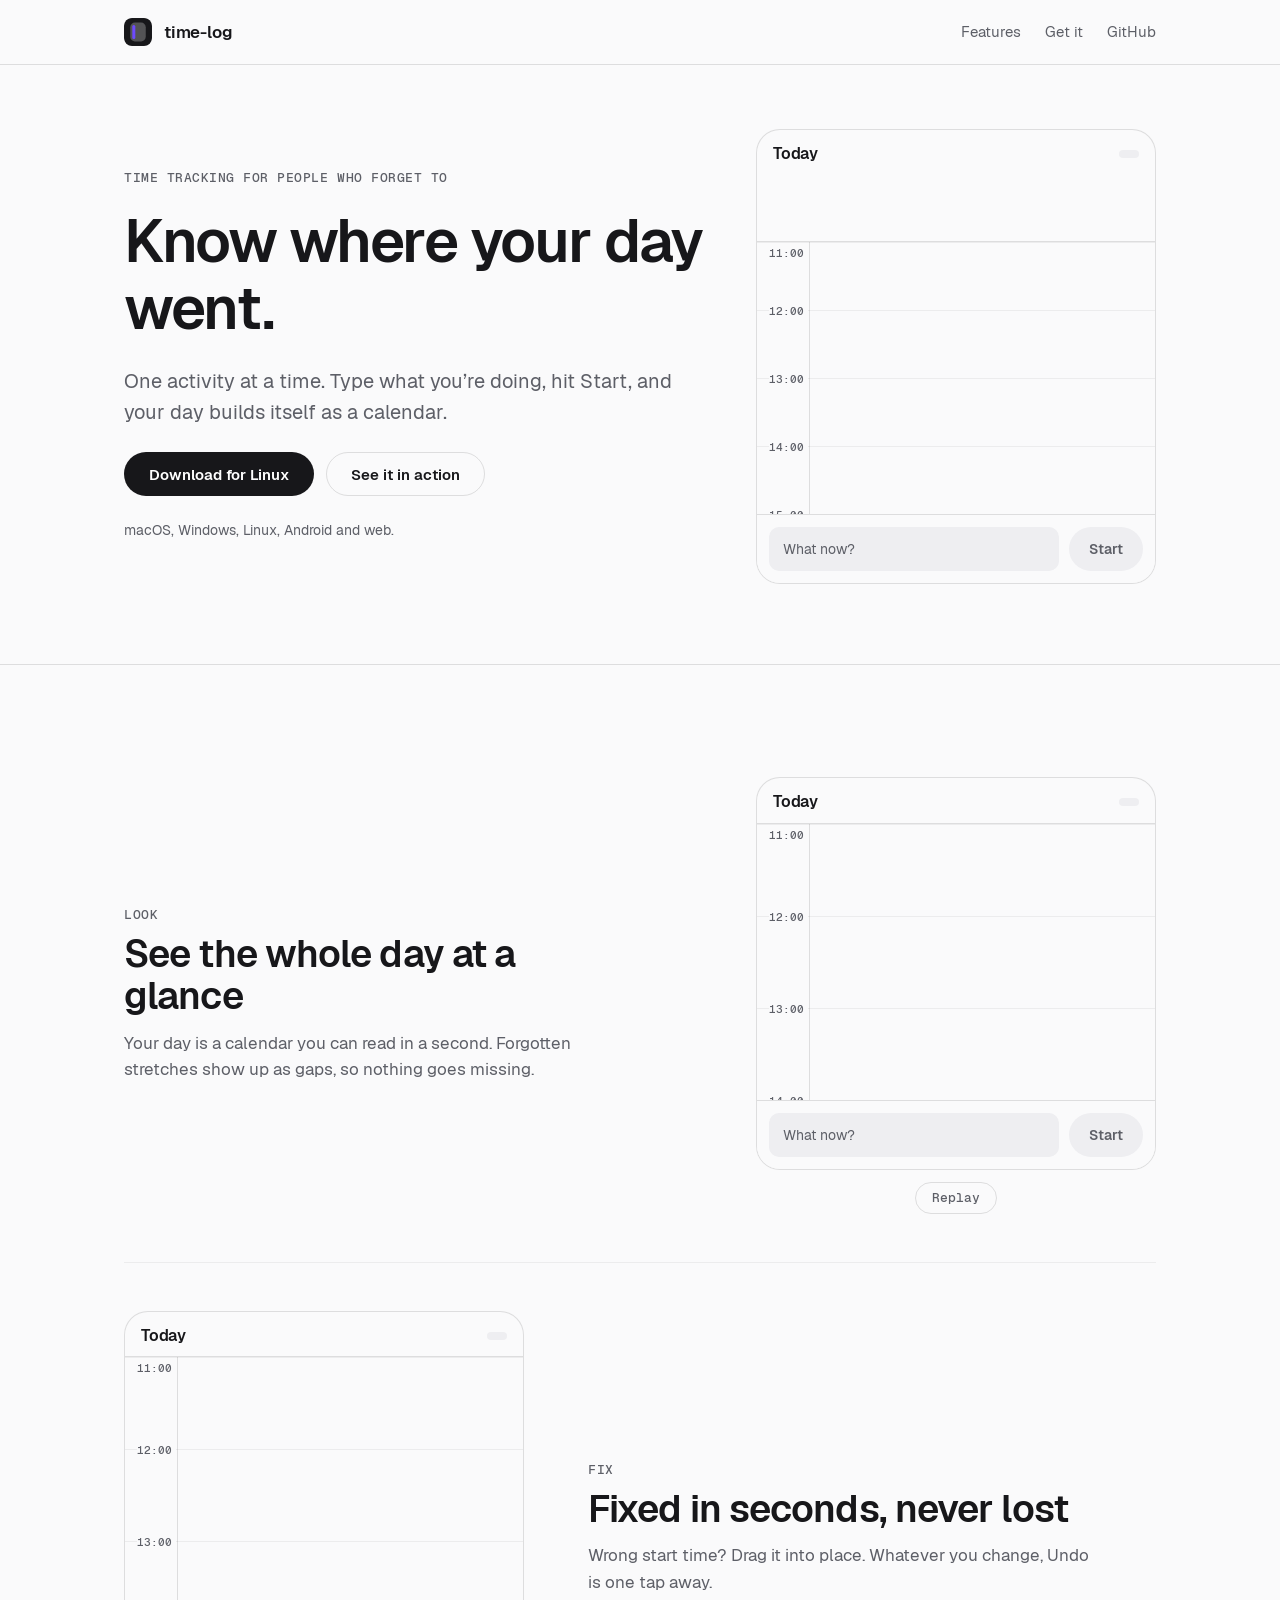
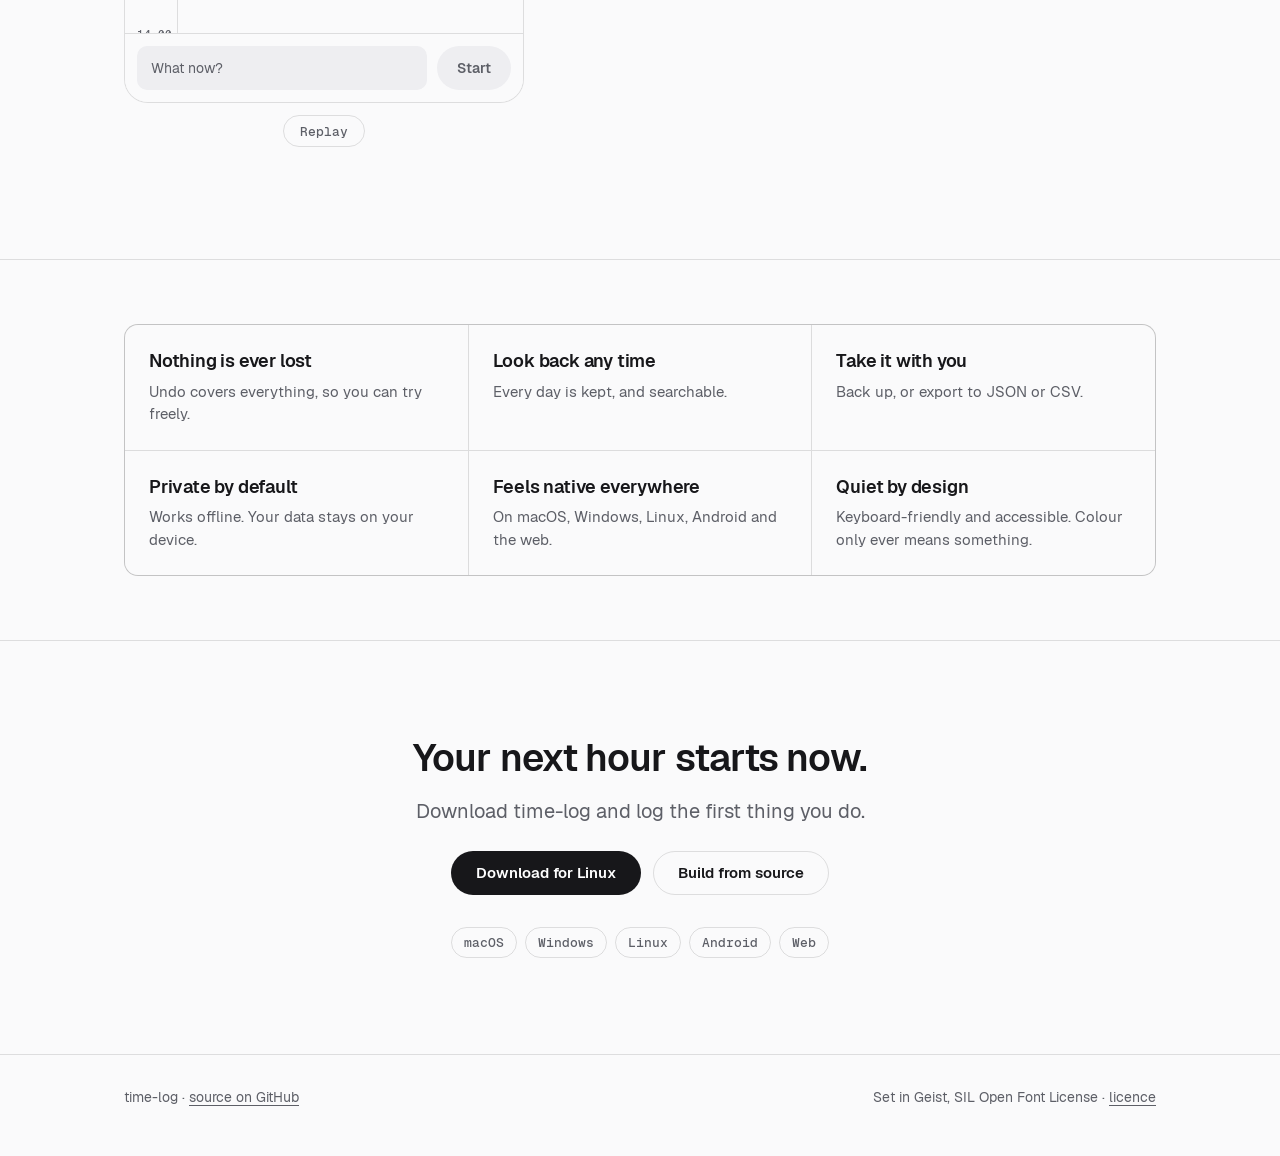
==== docs/index.html @ 1fe0dca0 "Add GitHub Pages project site with animated app demos A static site in docs/ that mirrors the app's " ====
<!doctype html>
<html lang="en">
<head>
  <meta charset="utf-8">
  <meta name="viewport" content="width=device-width, initial-scale=1">
  <title>time-log — one activity at a time</title>
  <meta name="description" content="time-log is a time tracker where one activity runs at a time and the day is a calendar you can read at a glance, resume from, and correct afterwards.">
  <meta name="theme-color" content="#17171a">
  <link rel="icon" href="mark.svg" type="image/svg+xml">
  <link rel="preload" href="fonts/Geist-Regular.ttf" as="font" type="font/ttf" crossorigin>
  <link rel="stylesheet" href="site.css">
</head>
<body>
  <header class="top">
    <div class="wrap">
      <a class="brand" href="#top"><img src="mark.svg" alt="" width="28" height="28">time-log</a>
      <nav aria-label="Primary">
        <a href="#features">Features</a>
        <a href="#get">Get it</a>
        <a href="https://github.com/ChristophBe/time-log">GitHub</a>
      </nav>
    </div>
  </header>

  <div class="sticky-cta" aria-hidden="true" id="sticky">
    <span>time-log</span><a class="btn" data-dl href="https://github.com/ChristophBe/time-log/releases/latest" tabindex="-1">Download</a>
  </div>

  <main id="top">
    <div class="hero">
      <div class="wrap">
        <div class="copy">
          <span class="eyebrow">Time tracking for people who forget to</span>
          <h1>Know where your day went.</h1>
          <p class="lede">One activity at a time. Type what you’re doing, hit Start, and your day builds itself as a calendar.</p>
          <div class="cta">
            <a class="btn" data-dl href="https://github.com/ChristophBe/time-log/releases/latest">Download</a>
            <a class="btn ghost" href="#how">See it in action</a>
          </div>
          <small>macOS, Windows, Linux, Android and web.</small>
        </div>
        <div class="stage">
          <div class="mock" data-demo="start" role="img" aria-label="Animation: typing 'Rev' in the composer, picking Review PRs, and the running entry stopping where the new one starts."></div>
        </div>
      </div>
    </div>

    <section id="how">
      <div class="wrap">
        <article class="demo">
          <div class="text">
            <span class="eyebrow">Look</span>
            <h2>See the whole day at a glance</h2>
            <p>Your day is a calendar you can read in a second. Forgotten stretches show up as gaps, so nothing goes missing.</p>
          </div>
          <div class="stage">
            <div class="mock" data-demo="gap" role="img" aria-label="Animation: tapping a gap in the day and filling it with an entry."></div>
            <button class="ctl" type="button">Pause</button>
          </div>
        </article>

        <article class="demo">
          <div class="text">
            <span class="eyebrow">Fix</span>
            <h2>Fixed in seconds, never lost</h2>
            <p>Wrong start time? Drag it into place. Whatever you change, Undo is one tap away.</p>
          </div>
          <div class="stage">
            <div class="mock" data-demo="boundary" role="img" aria-label="Animation: dragging the edge between two entries; the app asks before moving the neighbour."></div>
            <button class="ctl" type="button">Pause</button>
          </div>
        </article>
      </div>
    </section>

    <section id="features">
      <div class="wrap">
        <div class="grid">
          <div><h3>Nothing is ever lost</h3><p>Undo covers everything, so you can try freely.</p></div>
          <div><h3>Look back any time</h3><p>Every day is kept, and searchable.</p></div>
          <div><h3>Take it with you</h3><p>Back up, or export to JSON or CSV.</p></div>
          <div><h3>Private by default</h3><p>Works offline. Your data stays on your device.</p></div>
          <div><h3>Feels native everywhere</h3><p>On macOS, Windows, Linux, Android and the web.</p></div>
          <div><h3>Quiet by design</h3><p>Keyboard-friendly and accessible. Colour only ever means something.</p></div>
        </div>
      </div>
    </section>

    <section id="get" class="cta-band">
      <div class="wrap">
        <h2>Your next hour starts now.</h2>
        <p class="lede">Download time-log and log the first thing you do.</p>
        <div class="cta">
          <a class="btn" data-dl href="https://github.com/ChristophBe/time-log/releases/latest">Download</a>
          <a class="btn ghost" href="https://github.com/ChristophBe/time-log#running-it">Build from source</a>
        </div>
        <div class="platforms" aria-label="Platforms">
          <span class="chip">macOS</span><span class="chip">Windows</span><span class="chip">Linux</span><span class="chip">Android</span><span class="chip">Web</span>
        </div>
      </div>
    </section>
  </main>

  <footer>
    <div class="wrap">
      <span>time-log · <a href="https://github.com/ChristophBe/time-log">source on GitHub</a></span>
      <span>Set in Geist, SIL Open Font License · <a href="fonts/OFL.txt">licence</a></span>
    </div>
  </footer>

  <script src="demos.js"></script>
</body>
</html>
---- docs/site.css ----
/* The site wears the app's identity (SPEC §9.8): two voices, one surface divided by
   hairlines, ink for primary actions, and colour that only ever means an activity,
   "now", or "wrong". Activity colours (.a0 … .a11) are generated in demos.js from the
   same luminance targets as lib/src/app/palette.dart. */

@font-face { font-family: Geist; font-weight: 400; src: url(fonts/Geist-Regular.ttf) format("truetype"); font-display: swap; }
@font-face { font-family: Geist; font-weight: 500; src: url(fonts/Geist-Medium.ttf) format("truetype"); font-display: swap; }
@font-face { font-family: Geist; font-weight: 600; src: url(fonts/Geist-SemiBold.ttf) format("truetype"); font-display: swap; }
@font-face { font-family: "Geist Mono"; font-weight: 400; src: url(fonts/GeistMono-Regular.ttf) format("truetype"); font-display: swap; }
@font-face { font-family: "Geist Mono"; font-weight: 500; src: url(fonts/GeistMono-Medium.ttf) format("truetype"); font-display: swap; }

:root {
  --bg: #fafafb;
  --ink: #17171a;
  --on-ink: #ffffff;
  --muted: #5d5f67;
  --container: #eeeef1;
  --hair: rgba(23, 23, 26, 0.13);
  --hair-faint: rgba(23, 23, 26, 0.06);
  --live: #6d4aff;
  --on-live: #ffffff;
  --error: #b3261e;
  --scrim: rgba(0, 0, 0, 0.26);
  --sans: Geist, system-ui, -apple-system, "Segoe UI", sans-serif;
  --mono: "Geist Mono", ui-monospace, "SF Mono", Menlo, monospace;
  color-scheme: light dark;
}
@media (prefers-color-scheme: dark) {
  :root {
    --bg: #121214;
    --ink: #f2f2f4;
    --on-ink: #17171a;
    --muted: #a4a6ae;
    --container: #1f1f23;
    --hair: rgba(242, 242, 244, 0.15);
    --hair-faint: rgba(242, 242, 244, 0.07);
    --live: #b3a3ff;
    --on-live: #17171a;
    --error: #f2b8b5;
    --scrim: rgba(0, 0, 0, 0.5);
  }
}

* { box-sizing: border-box; }
html { scroll-behavior: smooth; }
body {
  margin: 0;
  background: var(--bg);
  color: var(--ink);
  font: 400 17px/1.55 var(--sans);
  -webkit-font-smoothing: antialiased;
}
.mono { font-family: var(--mono); font-feature-settings: "tnum"; }
a { color: inherit; text-underline-offset: 3px; }
:focus-visible { outline: 2px solid var(--live); outline-offset: 3px; border-radius: 6px; }
.wrap { max-width: 1080px; margin: 0 auto; padding: 0 16px; }
@media (min-width: 700px) { .wrap { padding: 0 24px; } }

h1, h2, h3 { margin: 0; line-height: 1.12; font-weight: 600; }
h1 { font-size: clamp(38px, 6vw, 60px); letter-spacing: -1.5px; }
h2 { font-size: clamp(28px, 4vw, 38px); letter-spacing: -0.9px; }
h3 { font-size: 18px; letter-spacing: -0.2px; line-height: 1.3; }
p { margin: 0; }
.lede { font-size: 20px; color: var(--muted); max-width: 34em; }
.eyebrow { font: 500 13px/1 var(--mono); letter-spacing: 0.04em; text-transform: uppercase; color: var(--muted); }

/* ---- header ---- */
header.top { border-bottom: 1px solid var(--hair); }
header.top .wrap { display: flex; align-items: center; gap: 24px; height: 64px; }
.brand { display: flex; align-items: center; gap: 12px; font-weight: 600; text-decoration: none; letter-spacing: -0.2px; }
.brand img { width: 28px; height: 28px; border-radius: 8px; }
header.top nav { margin-left: auto; display: flex; gap: 24px; font-size: 15px; }
header.top nav a { text-decoration: none; color: var(--muted); }
header.top nav a:hover { color: var(--ink); }
@media (max-width: 600px) { header.top nav a:not(:last-child) { display: none; } }

/* ---- buttons: pills, ink ---- */
.btn {
  display: inline-flex; align-items: center; justify-content: center; gap: 8px;
  min-height: 44px; padding: 0 24px; border-radius: 999px; border: 1px solid transparent;
  background: var(--ink); color: var(--on-ink); font: 600 15px/1 var(--sans);
  text-decoration: none; cursor: pointer;
}
.btn.ghost { background: transparent; color: var(--ink); border-color: var(--hair); }
.btn:hover { opacity: 0.88; }
.btn.ghost:hover { background: var(--container); opacity: 1; }

/* ---- hero ---- */
.hero { padding: 64px 0 80px; }
.hero .wrap { display: grid; gap: 48px; align-items: center; }
.hero .wrap { grid-template-columns: minmax(0, 1fr); }
.hero .copy { min-width: 0; display: grid; gap: 24px; justify-items: start; }
.hero .cta { display: flex; flex-wrap: wrap; gap: 12px; }
.hero small { color: var(--muted); font-size: 14px; }
@media (min-width: 900px) { .hero .wrap { grid-template-columns: minmax(0, 1fr) 400px; } }

/* ---- sections ---- */
section { border-top: 1px solid var(--hair); padding: 64px 0; }
.section-head { display: grid; gap: 16px; margin-bottom: 48px; max-width: 40em; }

.demo { display: grid; gap: 32px; align-items: center; padding: 48px 0; }
.demo + .demo { border-top: 1px solid var(--hair-faint); }
.demo .text { display: grid; gap: 12px; align-content: start; max-width: 30em; }
.demo .text p { color: var(--muted); }
.demo .text .ref { font: 400 13px/1.4 var(--mono); color: var(--muted); }
.demo .stage { display: grid; gap: 12px; justify-items: center; }
@media (min-width: 900px) {
  .demo { grid-template-columns: 1fr 400px; gap: 64px; }
  .demo:nth-child(even) { grid-template-columns: 400px 1fr; }
  .demo:nth-child(even) .stage { order: -1; }
}
.ctl {
  font: 500 13px/1 var(--mono); color: var(--muted); background: none; border: 1px solid var(--hair);
  border-radius: 999px; min-height: 32px; padding: 0 16px; cursor: pointer;
}
.ctl:hover { color: var(--ink); background: var(--container); }

/* ---- feature grid ---- */
.grid { display: grid; gap: 1px; background: var(--hair); border: 1px solid var(--hair); border-radius: 14px; overflow: hidden; }
@media (min-width: 640px) { .grid { grid-template-columns: repeat(2, 1fr); } }
@media (min-width: 960px) { .grid { grid-template-columns: repeat(3, 1fr); } }
.grid > div { background: var(--bg); padding: 24px; display: grid; gap: 8px; align-content: start; }
.grid p { color: var(--muted); font-size: 15px; line-height: 1.5; }

/* ---- identity strip ---- */

/* ---- get it ---- */
pre { margin: 0; background: var(--container); border-radius: 14px; padding: 16px 24px; overflow-x: auto; font: 400 14px/1.7 var(--mono); }
.platforms { display: flex; flex-wrap: wrap; gap: 8px; margin: 24px 0 32px; }
.chip { font: 500 13px/1 var(--mono); border: 1px solid var(--hair); border-radius: 999px; padding: 8px 12px; color: var(--muted); }
footer { border-top: 1px solid var(--hair); padding: 32px 0 48px; color: var(--muted); font-size: 14px; }
footer .wrap { display: flex; flex-wrap: wrap; gap: 16px 32px; justify-content: space-between; }

/* =====================================================================
   The mock-up. A miniature of the real screen: day header, running band,
   the day (hour axis, blocks, now-line) and the docked composer.
   ===================================================================== */
.mock {
  position: relative; width: 100%; max-width: 400px;
  border: 1px solid var(--hair); border-radius: 24px; background: var(--bg);
  overflow: hidden; font-size: 14px; line-height: 1.3; user-select: none;
}
.mock * { transition-property: top, height, background-color, color, opacity, transform, border-color, width; transition-duration: 0s; }
.mock .m-head { display: flex; align-items: center; justify-content: space-between; padding: 14px 16px 10px; }
.m-date { font-weight: 600; font-size: 16px; letter-spacing: -0.2px; }
.m-total { color: var(--muted); font-size: 13px; background: var(--container); border-radius: 999px; padding: 4px 10px; }
.m-bandw { padding: 0 12px 10px; border-bottom: 1px solid var(--hair); }
.m-band {
  display: flex; align-items: center; gap: 10px; min-height: 56px; padding: 8px 8px 8px 14px;
  border-radius: 14px; background: var(--tint, var(--container)); border-left: 4px solid var(--edge, var(--hair));
  visibility: hidden;
}
.m-band.on { visibility: visible; transition-duration: .12s; }
.m-band .who { flex: 1; min-width: 0; display: grid; }
.m-band .nm { font-weight: 600; font-size: 15px; white-space: nowrap; overflow: hidden; text-overflow: ellipsis; }
.m-band .since { color: var(--muted); font-size: 12.5px; }
.m-band .rd { font-size: 18px; font-weight: 500; }
.m-band .stop { background: var(--container); border-radius: 999px; padding: 8px 14px; font-weight: 600; font-size: 13px; }

.m-dayw { position: relative; overflow: hidden; }
.m-day { position: relative; }
.m-hr { position: absolute; left: 0; right: 0; height: 0; border-top: 1px solid var(--hair-faint); }
.m-hr span { position: absolute; left: 12px; top: -8px; font: 500 11px/16px var(--mono); color: var(--muted); background: var(--bg); padding-right: 4px; }
.m-spine { position: absolute; left: 52px; top: 0; bottom: 0; border-left: 1px solid var(--hair); }

.blk {
  position: absolute; left: 58px; right: 10px; border-radius: 10px; padding: 3px 10px 3px 10px;
  background: var(--fill); color: var(--on); border-left: 4px solid var(--edge); overflow: hidden;
  display: flex; flex-direction: column; justify-content: center; gap: 1px; transition-duration: .16s;
}
.blk .nm { font-weight: 600; font-size: 14px; white-space: nowrap; overflow: hidden; text-overflow: ellipsis; }
.blk .tm { font: 400 11.5px/1.2 var(--mono); opacity: 0.82; white-space: nowrap; }
.blk.sm .tm { display: none; }
.blk.xs .nm { font-size: 12px; }
.blk.run { border-bottom-left-radius: 0; border-bottom-right-radius: 0; }
.blk.sel { outline: 2px solid var(--live); outline-offset: 1px; }
.blk.fresh { animation: arrive .12s ease-out; }
@keyframes arrive { from { opacity: 0; transform: scale(.97); } }
.puck { position: absolute; right: 18px; width: 28px; height: 6px; border-radius: 3px; background: var(--ink); opacity: 0; }
.puck.on { opacity: .85; transition-duration: .12s; }

.m-gap {
  position: absolute; left: 58px; right: 10px; border-radius: 10px; border: 1px solid var(--hair);
  background: repeating-linear-gradient(135deg, transparent 0 6px, var(--hair-faint) 6px 7px);
  display: flex; align-items: center; justify-content: center;
  font: 400 12px/1 var(--mono); color: var(--muted); transition-duration: .16s;
  justify-content: flex-start; padding-left: 12px; align-items: flex-start; padding-top: 10px;
}
.m-gap.hl { border-color: var(--ink); }

.m-now { position: absolute; left: 0; right: 0; height: 0; z-index: 3; border-top: 2px solid var(--live); margin-top: -1px; display: none; }
.m-now.on { display: block; }
.m-now .pill { position: absolute; left: 6px; top: -10px; font: 500 11px/18px var(--mono); padding: 0 6px; border-radius: 9px; background: var(--live); color: var(--on-live); }
.m-now::after { content: ""; position: absolute; left: 49px; top: -5px; width: 8px; height: 8px; border-radius: 50%; background: var(--live); }

.m-scrim { position: absolute; inset: 0; background: var(--scrim); opacity: 0; pointer-events: none; z-index: 5; }
.m-scrim.on { opacity: 1; transition-duration: .12s; }
.m-panel {
  position: absolute; left: 10px; right: 10px; bottom: 74px; z-index: 6; background: var(--container);
  border: 1px solid var(--hair); border-radius: 24px; padding: 8px; opacity: 0; transform: translateY(12px);
  pointer-events: none;
}
.m-panel.on { opacity: 1; transform: none; transition-duration: .12s; }
.m-row { display: flex; align-items: center; gap: 10px; padding: 11px 12px; border-radius: 12px; }
.m-row .d { width: 10px; height: 10px; border-radius: 50%; background: var(--edge); flex: none; }
.m-row .nm { flex: 1; font-weight: 500; }
.m-row .ag { font: 400 12px/1 var(--mono); color: var(--muted); }
.m-row.on { background: var(--bg); }
.m-cons { padding: 8px 12px 6px; font-size: 12.5px; color: var(--muted); border-top: 1px solid var(--hair); margin-top: 4px; }
.m-cons b { color: var(--ink); font-weight: 600; }

.m-comp { display: flex; gap: 10px; align-items: center; padding: 12px; border-top: 1px solid var(--hair); position: relative; z-index: 7; background: var(--bg); }
.m-field {
  flex: 1; height: 44px; border-radius: 10px; background: var(--container); border: 2px solid transparent;
  display: flex; align-items: center; padding: 0 12px; gap: 1px; min-width: 0;
}
.m-field.focus { border-color: var(--live); }
.m-field .ph { color: var(--muted); }
.m-field .caret { width: 1.5px; height: 18px; background: var(--ink); margin-left: 1px; display: none; }
.m-field.focus .caret { display: block; animation: blink 1s steps(1) infinite; }
@keyframes blink { 50% { opacity: 0; } }
.m-btn { height: 44px; padding: 0 20px; border-radius: 999px; background: var(--ink); color: var(--on-ink); font: 600 14px/44px var(--sans); }
.m-btn.idle { background: var(--container); color: var(--muted); }
.m-btn.press { opacity: .7; }

.m-toast {
  position: absolute; left: 12px; right: 12px; bottom: 76px; z-index: 9; background: var(--ink); color: var(--on-ink);
  border-radius: 12px; padding: 0 8px 0 16px; height: 44px; display: flex; align-items: center; justify-content: space-between;
  opacity: 0; transform: translateY(8px); pointer-events: none;
}
.m-toast.on { opacity: 1; transform: none; transition-duration: .12s; }
.m-toast b { font-weight: 600; text-decoration: underline; padding: 8px; border-radius: 8px; }
.m-toast b.press { background: rgba(128,128,128,.4); }

.m-sheet {
  position: absolute; left: 0; right: 0; bottom: 0; z-index: 8; background: var(--bg);
  border: 1px solid var(--hair); border-bottom: 0; border-radius: 24px 24px 0 0; padding: 16px 16px 16px;
  transform: translateY(105%); display: grid; gap: 12px;
}
.m-sheet.on { transform: none; transition-duration: .12s; }
.m-sheet h4 { margin: 0; font-size: 16px; font-weight: 600; letter-spacing: -0.2px; }
.m-sheet .sub { font: 400 12.5px/1.3 var(--mono); color: var(--muted); }
.m-sheet .btns { display: flex; gap: 8px; flex-wrap: wrap; }
.m-sheet .m-btn { font-size: 13px; padding: 0 16px; height: 40px; line-height: 40px; }
.m-btn.ghost { background: transparent; color: var(--ink); border: 1px solid var(--hair); line-height: 38px; }
.m-btn.press { opacity: .7; }
.m-sheet .fld { height: 44px; border-radius: 10px; background: var(--container); display: flex; align-items: center; justify-content: space-between; padding: 0 12px; font-weight: 500; }
.m-sheet .fld.focus { border: 2px solid var(--live); padding: 0 10px; }
.m-sheet .fld .dd { display: flex; align-items: center; gap: 8px; }
.m-sheet .fld .d { width: 10px; height: 10px; border-radius: 50%; background: var(--edge); }
.m-sheet .note { font-size: 12.5px; color: var(--muted); }
.m-sheet .lnk { font-size: 12.5px; color: var(--muted); text-decoration: underline; }
.m-sheet .m-row { padding: 9px 10px; }
.m-sheet .m-row.on { background: var(--container); }
.m-sheet .opt { display: flex; justify-content: space-between; padding: 11px 12px; border-radius: 12px; border: 1px solid var(--hair); }
.m-sheet .opt.on { background: var(--container); }
.m-sheet .opt .mono { color: var(--muted); font-size: 12.5px; }
.m-dialog { z-index: 9; bottom: auto; top: 50%; left: 16px; right: 16px; border: 1px solid var(--hair); border-radius: 24px; transform: translateY(-40%) scale(.97); opacity: 0; position: absolute; background: var(--bg); padding: 20px; display: grid; gap: 12px; pointer-events: none; }
.m-dialog.on { opacity: 1; transform: translateY(-50%); transition-duration: .12s; }
.m-dialog p { color: var(--muted); font-size: 13.5px; }
.m-dialog p b { color: var(--ink); }
.drag-chip { position: absolute; z-index: 4; right: 16px; font: 500 12px/1 var(--mono); background: var(--ink); color: var(--on-ink); padding: 5px 8px; border-radius: 999px; opacity: 0; transition-duration: .1s; }
.drag-chip.on { opacity: 1; }

.m-cursor {
  position: absolute; left: 0; top: 0; z-index: 20; width: 22px; height: 22px; pointer-events: none; opacity: 0;
  transition-property: transform, opacity; transition-duration: .6s, .2s; transition-timing-function: cubic-bezier(.4,0,.2,1);
}
.m-cursor svg { display: block; filter: drop-shadow(0 1px 2px rgba(0,0,0,.35)); }
.m-cursor::after { content: ""; position: absolute; left: -7px; top: -7px; width: 20px; height: 20px; border-radius: 50%; border: 2px solid var(--ink); opacity: 0; transform: scale(.4); }
.m-cursor.down::after { animation: tap .32s ease-out; }
@keyframes tap { 0% { opacity: .8; transform: scale(.4); } 100% { opacity: 0; transform: scale(1.3); } }
.mock.reduced *, .mock.reduced *::after { transition-duration: 0s !important; animation: none !important; }
.mock.reduced .m-cursor { display: none; }

.sr { position: absolute; width: 1px; height: 1px; overflow: hidden; clip: rect(0 0 0 0); white-space: nowrap; }
@media (prefers-reduced-motion: reduce) { html { scroll-behavior: auto; } }
.m-hr:first-child span { top: 2px; }

/* ---- call to action ---- */
.cta-band { text-align: center; padding: 96px 0; }
.cta-band .wrap { display: grid; gap: 16px; justify-items: center; }
.cta-band .lede { max-width: 28em; }
.cta-band .cta { display: flex; gap: 12px; flex-wrap: wrap; justify-content: center; margin-top: 8px; }
.cta-band .platforms { justify-content: center; margin: 16px 0 0; }
.sticky-cta {
  position: fixed; left: 0; right: 0; top: 0; z-index: 30; height: 56px; padding: 0 16px;
  display: none; align-items: center; justify-content: space-between;
  background: var(--bg); border-bottom: 1px solid var(--hair); font-weight: 600;
  transform: translateY(-100%); transition: transform .12s ease-out;
}
.sticky-cta .btn { min-height: 36px; padding: 0 16px; font-size: 14px; }
.js .sticky-cta { display: flex; }
.sticky-cta.on { transform: none; }
@media (min-width: 700px) { .sticky-cta { padding: 0 max(24px, calc((100vw - 1032px) / 2)); } }

/* ---- reveal and hover ---- */
.js .reveal { opacity: 0; transform: translateY(8px); transition: opacity .12s ease-out, transform .12s ease-out; }
.js .reveal.in { opacity: 1; transform: none; }
.grid > div { transition: background-color .09s; }
.grid > div:hover { background: var(--container); }
@media (prefers-reduced-motion: reduce) {
  .js .reveal { opacity: 1; transform: none; transition: none; }
  .sticky-cta { transition: none; }
}
.m-hsep { border-bottom: 1px solid var(--hair); }
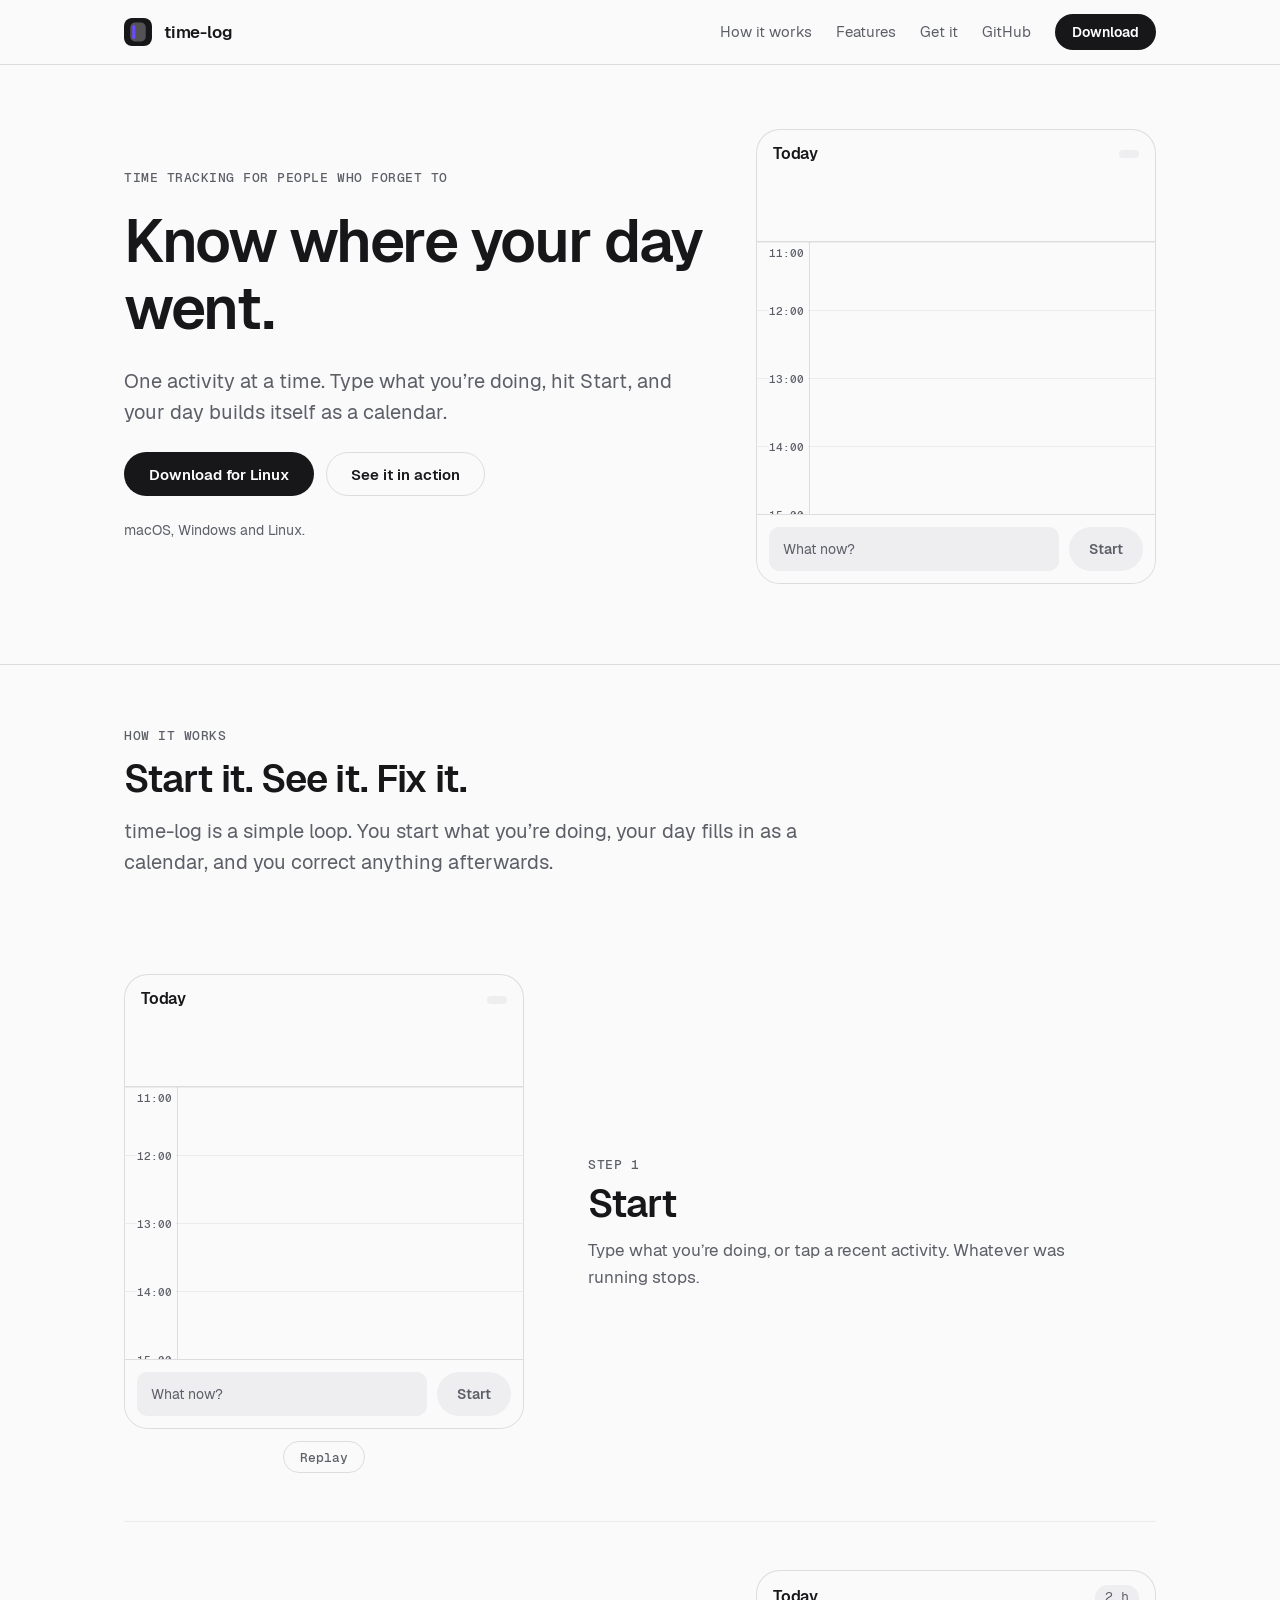
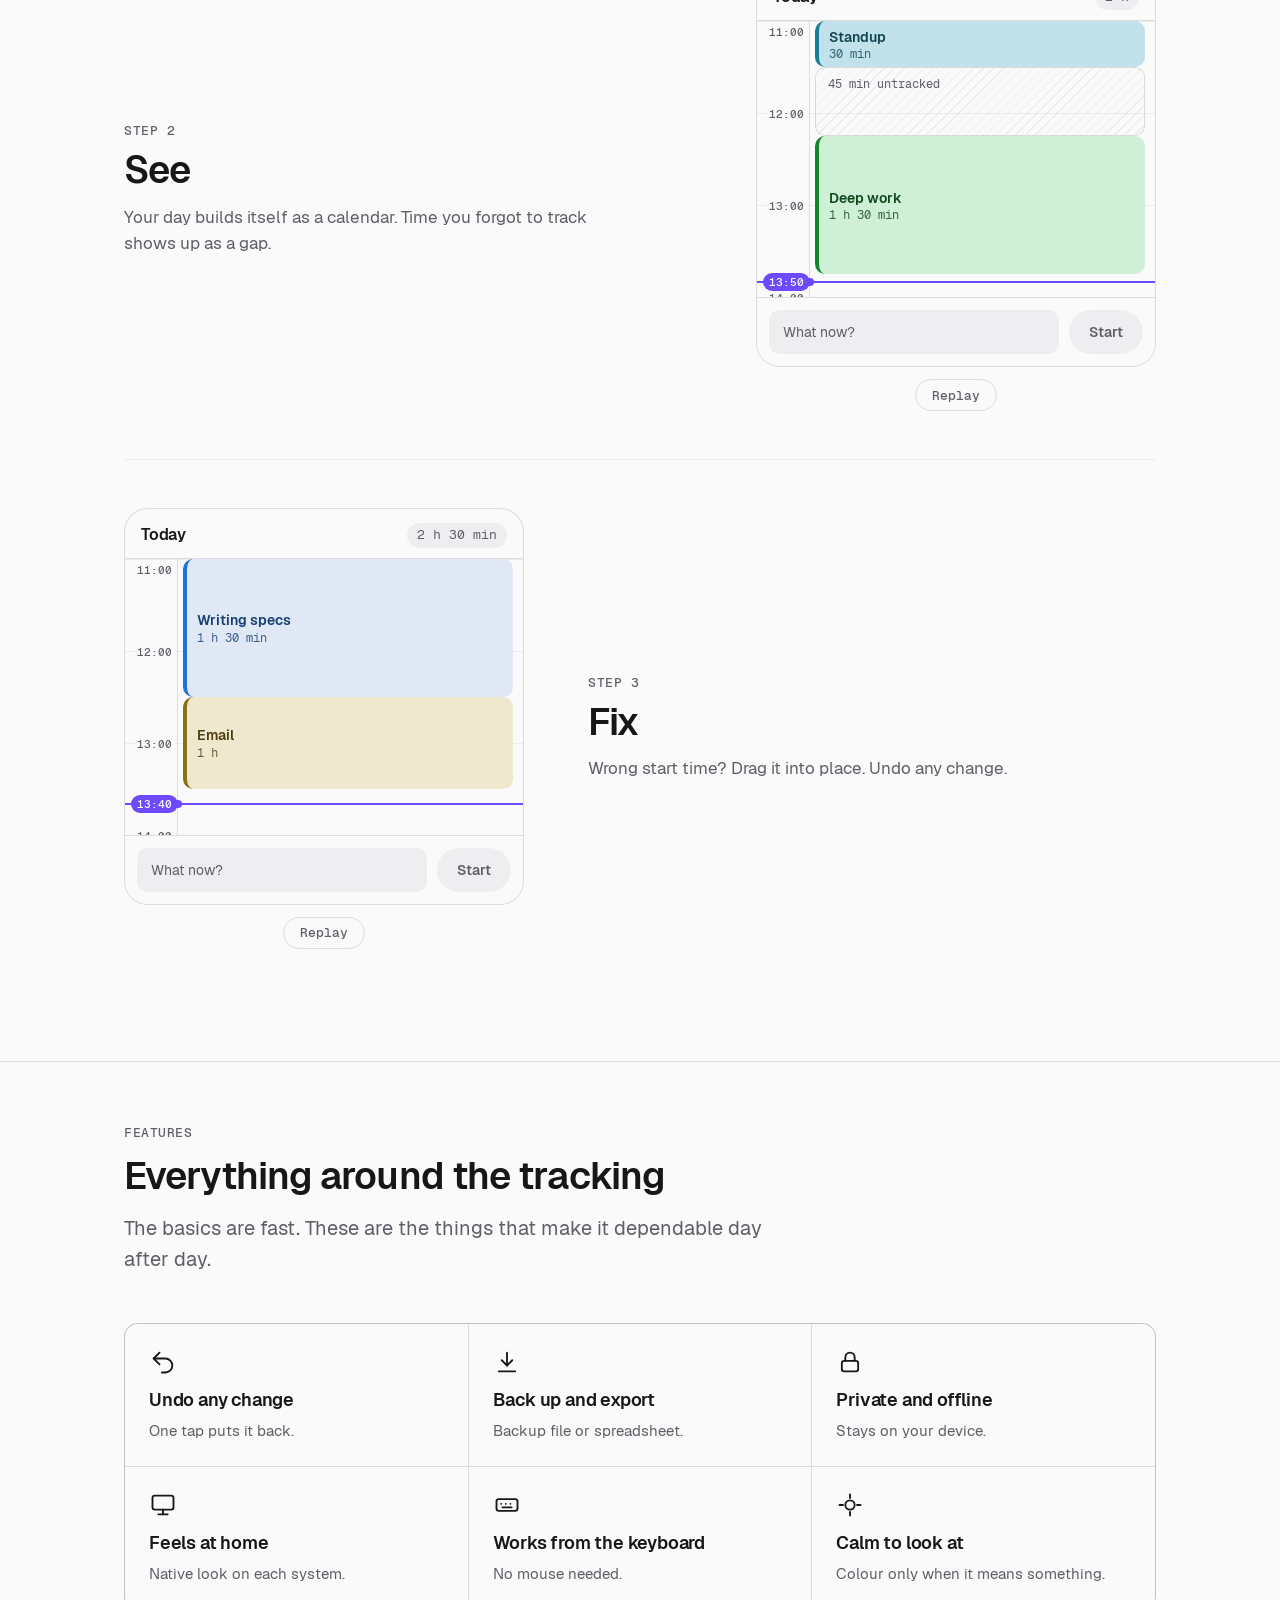
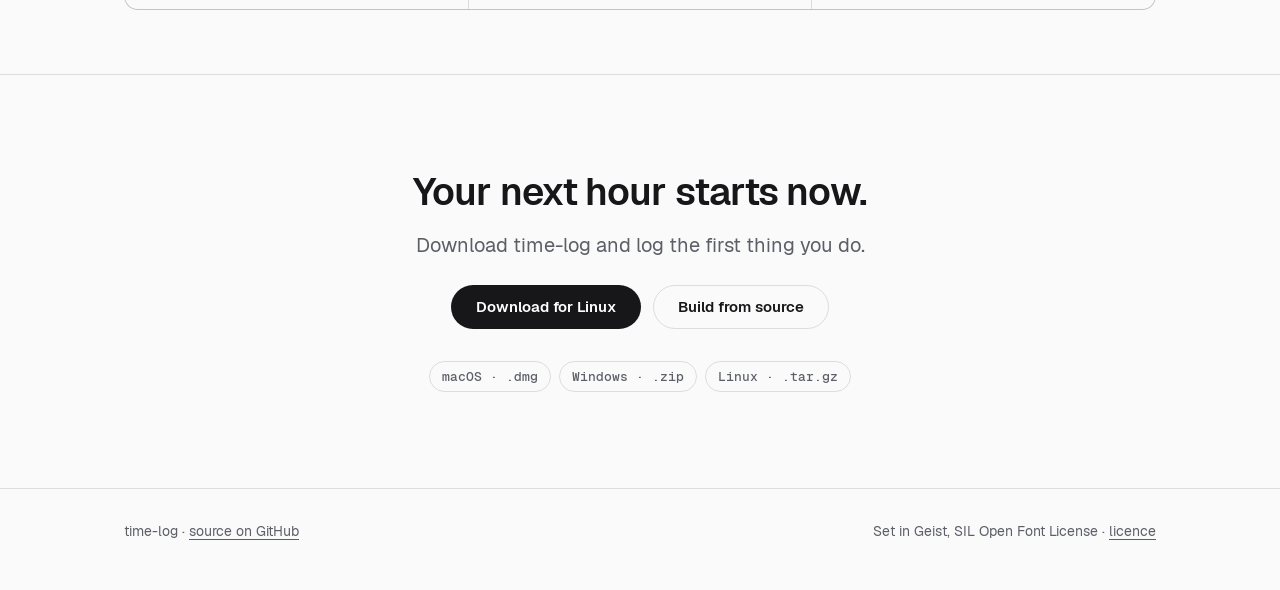
==== commit fcd2cfe3: "Rework the project site: clearer steps, feature grid, header with download - How it works: three mat" ====
--- a/docs/index.html
+++ b/docs/index.html
@@ -15,16 +15,14 @@
     <div class="wrap">
       <a class="brand" href="#top"><img src="mark.svg" alt="" width="28" height="28">time-log</a>
       <nav aria-label="Primary">
+        <a href="#how">How it works</a>
         <a href="#features">Features</a>
         <a href="#get">Get it</a>
         <a href="https://github.com/ChristophBe/time-log">GitHub</a>
       </nav>
+      <a class="btn dl" data-dl data-plain href="https://github.com/ChristophBe/time-log/releases/latest">Download</a>
     </div>
   </header>
-
-  <div class="sticky-cta" aria-hidden="true" id="sticky">
-    <span>time-log</span><a class="btn" data-dl href="https://github.com/ChristophBe/time-log/releases/latest" tabindex="-1">Download</a>
-  </div>
 
   <main id="top">
     <div class="hero">
@@ -37,7 +35,7 @@
             <a class="btn" data-dl href="https://github.com/ChristophBe/time-log/releases/latest">Download</a>
             <a class="btn ghost" href="#how">See it in action</a>
           </div>
-          <small>macOS, Windows, Linux, Android and web.</small>
+          <small>macOS, Windows and Linux.</small>
         </div>
         <div class="stage">
           <div class="mock" data-demo="start" role="img" aria-label="Animation: typing 'Rev' in the composer, picking Review PRs, and the running entry stopping where the new one starts."></div>
@@ -47,11 +45,27 @@
 
     <section id="how">
       <div class="wrap">
+        <div class="section-head">
+          <span class="eyebrow">How it works</span>
+          <h2>Start it. See it. Fix it.</h2>
+          <p class="lede">time-log is a simple loop. You start what you’re doing, your day fills in as a calendar, and you correct anything afterwards.</p>
+        </div>
         <article class="demo">
           <div class="text">
-            <span class="eyebrow">Look</span>
-            <h2>See the whole day at a glance</h2>
-            <p>Your day is a calendar you can read in a second. Forgotten stretches show up as gaps, so nothing goes missing.</p>
+            <span class="eyebrow">Step 1</span>
+            <h3 class="big">Start</h3>
+            <p>Type what you’re doing, or tap a recent activity. Whatever was running stops.</p>
+          </div>
+          <div class="stage">
+            <div class="mock" data-demo="pick" role="img" aria-label="Animation: tapping the field, picking Email from the recent activities, and Email becoming the running activity."></div>
+            <button class="ctl" type="button">Pause</button>
+          </div>
+        </article>
+        <article class="demo">
+          <div class="text">
+            <span class="eyebrow">Step 2</span>
+            <h3 class="big">See</h3>
+            <p>Your day builds itself as a calendar. Time you forgot to track shows up as a gap.</p>
           </div>
           <div class="stage">
             <div class="mock" data-demo="gap" role="img" aria-label="Animation: tapping a gap in the day and filling it with an entry."></div>
@@ -61,9 +75,9 @@
 
         <article class="demo">
           <div class="text">
-            <span class="eyebrow">Fix</span>
-            <h2>Fixed in seconds, never lost</h2>
-            <p>Wrong start time? Drag it into place. Whatever you change, Undo is one tap away.</p>
+            <span class="eyebrow">Step 3</span>
+            <h3 class="big">Fix</h3>
+            <p>Wrong start time? Drag it into place. Undo any change.</p>
           </div>
           <div class="stage">
             <div class="mock" data-demo="boundary" role="img" aria-label="Animation: dragging the edge between two entries; the app asks before moving the neighbour."></div>
@@ -75,13 +89,19 @@
 
     <section id="features">
       <div class="wrap">
-        <div class="grid">
-          <div><h3>Nothing is ever lost</h3><p>Undo covers everything, so you can try freely.</p></div>
-          <div><h3>Look back any time</h3><p>Every day is kept, and searchable.</p></div>
-          <div><h3>Take it with you</h3><p>Back up, or export to JSON or CSV.</p></div>
-          <div><h3>Private by default</h3><p>Works offline. Your data stays on your device.</p></div>
-          <div><h3>Feels native everywhere</h3><p>On macOS, Windows, Linux, Android and the web.</p></div>
-          <div><h3>Quiet by design</h3><p>Keyboard-friendly and accessible. Colour only ever means something.</p></div>
+        <div class="section-head">
+          <span class="eyebrow">Features</span>
+          <h2>Everything around the tracking</h2>
+          <p class="lede">The basics are fast. These are the things that make it dependable day after day.</p>
+        </div>
+
+<div class="grid">
+          <div><svg class="ico" viewBox="0 0 24 24" width="28" height="28" fill="none" stroke="currentColor" stroke-width="1.6" stroke-linecap="round" stroke-linejoin="round" aria-hidden="true"><path d="M9 14L4 9l5-5"/><path d="M4 9h10a6 6 0 010 12h-3"/></svg><h3>Undo any change</h3><p>One tap puts it back.</p></div>
+          <div><svg class="ico" viewBox="0 0 24 24" width="28" height="28" fill="none" stroke="currentColor" stroke-width="1.6" stroke-linecap="round" stroke-linejoin="round" aria-hidden="true"><path d="M12 4v11"/><path d="M7.5 10.5L12 15l4.5-4.5"/><path d="M5 20h14"/></svg><h3>Back up and export</h3><p>Backup file or spreadsheet.</p></div>
+          <div><svg class="ico" viewBox="0 0 24 24" width="28" height="28" fill="none" stroke="currentColor" stroke-width="1.6" stroke-linecap="round" stroke-linejoin="round" aria-hidden="true"><rect x="5" y="11" width="14" height="9" rx="2"/><path d="M8 11V8a4 4 0 018 0v3"/></svg><h3>Private and offline</h3><p>Stays on your device.</p></div>
+          <div><svg class="ico" viewBox="0 0 24 24" width="28" height="28" fill="none" stroke="currentColor" stroke-width="1.6" stroke-linecap="round" stroke-linejoin="round" aria-hidden="true"><rect x="3" y="4" width="18" height="12" rx="2"/><path d="M8 20h8M12 16v4"/></svg><h3>Feels at home</h3><p>Native look on each system.</p></div>
+          <div><svg class="ico" viewBox="0 0 24 24" width="28" height="28" fill="none" stroke="currentColor" stroke-width="1.6" stroke-linecap="round" stroke-linejoin="round" aria-hidden="true"><rect x="3" y="7" width="18" height="10" rx="2"/><path d="M7 11h.01M11 11h.01M15 11h.01M8 14h8"/></svg><h3>Works from the keyboard</h3><p>No mouse needed.</p></div>
+          <div><svg class="ico" viewBox="0 0 24 24" width="28" height="28" fill="none" stroke="currentColor" stroke-width="1.6" stroke-linecap="round" stroke-linejoin="round" aria-hidden="true"><path d="M12 3v3M12 18v3M3 12h3M18 12h3"/><circle cx="12" cy="12" r="4"/></svg><h3>Calm to look at</h3><p>Colour only when it means something.</p></div>
         </div>
       </div>
     </section>
@@ -95,7 +115,7 @@
           <a class="btn ghost" href="https://github.com/ChristophBe/time-log#running-it">Build from source</a>
         </div>
         <div class="platforms" aria-label="Platforms">
-          <span class="chip">macOS</span><span class="chip">Windows</span><span class="chip">Linux</span><span class="chip">Android</span><span class="chip">Web</span>
+          <a class="chip" data-asset="macOS" href="https://github.com/ChristophBe/time-log/releases/latest">macOS · .dmg</a><a class="chip" data-asset="Windows" href="https://github.com/ChristophBe/time-log/releases/latest">Windows · .zip</a><a class="chip" data-asset="Linux" href="https://github.com/ChristophBe/time-log/releases/latest">Linux · .tar.gz</a>
         </div>
       </div>
     </section>
--- a/docs/site.css
+++ b/docs/site.css
@@ -64,15 +64,20 @@
 .lede { font-size: 20px; color: var(--muted); max-width: 34em; }
 .eyebrow { font: 500 13px/1 var(--mono); letter-spacing: 0.04em; text-transform: uppercase; color: var(--muted); }
 
-/* ---- header ---- */
-header.top { border-bottom: 1px solid var(--hair); }
-header.top .wrap { display: flex; align-items: center; gap: 24px; height: 64px; }
+/* ---- header: always carries the navigation and the download button ---- */
+header.top { position: sticky; top: 0; z-index: 30; background: var(--bg); border-bottom: 1px solid var(--hair); }
+header.top .wrap { display: flex; align-items: center; flex-wrap: wrap; gap: 8px 24px; min-height: 64px; padding-top: 8px; padding-bottom: 8px; }
 .brand { display: flex; align-items: center; gap: 12px; font-weight: 600; text-decoration: none; letter-spacing: -0.2px; }
 .brand img { width: 28px; height: 28px; border-radius: 8px; }
 header.top nav { margin-left: auto; display: flex; gap: 24px; font-size: 15px; }
-header.top nav a { text-decoration: none; color: var(--muted); }
+header.top nav a { text-decoration: none; color: var(--muted); white-space: nowrap; }
 header.top nav a:hover { color: var(--ink); }
-@media (max-width: 600px) { header.top nav a:not(:last-child) { display: none; } }
+header.top .dl { min-height: 36px; padding: 0 16px; font-size: 14px; }
+@media (max-width: 640px) {
+  header.top .dl { margin-left: auto; }
+  header.top nav { order: 3; width: 100%; margin-left: 0; justify-content: space-between; gap: 12px; font-size: 14px; }
+}
+html { scroll-padding-top: 72px; }
 
 /* ---- buttons: pills, ink ---- */
 .btn {
@@ -223,14 +228,6 @@
 .m-btn.idle { background: var(--container); color: var(--muted); }
 .m-btn.press { opacity: .7; }
 
-.m-toast {
-  position: absolute; left: 12px; right: 12px; bottom: 76px; z-index: 9; background: var(--ink); color: var(--on-ink);
-  border-radius: 12px; padding: 0 8px 0 16px; height: 44px; display: flex; align-items: center; justify-content: space-between;
-  opacity: 0; transform: translateY(8px); pointer-events: none;
-}
-.m-toast.on { opacity: 1; transform: none; transition-duration: .12s; }
-.m-toast b { font-weight: 600; text-decoration: underline; padding: 8px; border-radius: 8px; }
-.m-toast b.press { background: rgba(128,128,128,.4); }
 
 .m-sheet {
   position: absolute; left: 0; right: 0; bottom: 0; z-index: 8; background: var(--bg);
@@ -283,24 +280,11 @@
 .cta-band .lede { max-width: 28em; }
 .cta-band .cta { display: flex; gap: 12px; flex-wrap: wrap; justify-content: center; margin-top: 8px; }
 .cta-band .platforms { justify-content: center; margin: 16px 0 0; }
-.sticky-cta {
-  position: fixed; left: 0; right: 0; top: 0; z-index: 30; height: 56px; padding: 0 16px;
-  display: none; align-items: center; justify-content: space-between;
-  background: var(--bg); border-bottom: 1px solid var(--hair); font-weight: 600;
-  transform: translateY(-100%); transition: transform .12s ease-out;
-}
-.sticky-cta .btn { min-height: 36px; padding: 0 16px; font-size: 14px; }
-.js .sticky-cta { display: flex; }
-.sticky-cta.on { transform: none; }
-@media (min-width: 700px) { .sticky-cta { padding: 0 max(24px, calc((100vw - 1032px) / 2)); } }
-
-/* ---- reveal and hover ---- */
-.js .reveal { opacity: 0; transform: translateY(8px); transition: opacity .12s ease-out, transform .12s ease-out; }
-.js .reveal.in { opacity: 1; transform: none; }
-.grid > div { transition: background-color .09s; }
-.grid > div:hover { background: var(--container); }
-@media (prefers-reduced-motion: reduce) {
-  .js .reveal { opacity: 1; transform: none; transition: none; }
-  .sticky-cta { transition: none; }
-}
-.m-hsep { border-bottom: 1px solid var(--hair); }
+.js .m-hsep { border-bottom: 1px solid var(--hair); }
+.chip { text-decoration: none; }
+a.chip:hover { color: var(--ink); background: var(--container); }
+
+/* ---- how it works ---- */
+.demo h3.big { font-size: clamp(28px, 4vw, 38px); letter-spacing: -0.9px; line-height: 1.12; }
+.demo h2 { font-size: clamp(26px, 3.4vw, 34px); }
+.ico { color: var(--ink); margin-bottom: 4px; }
